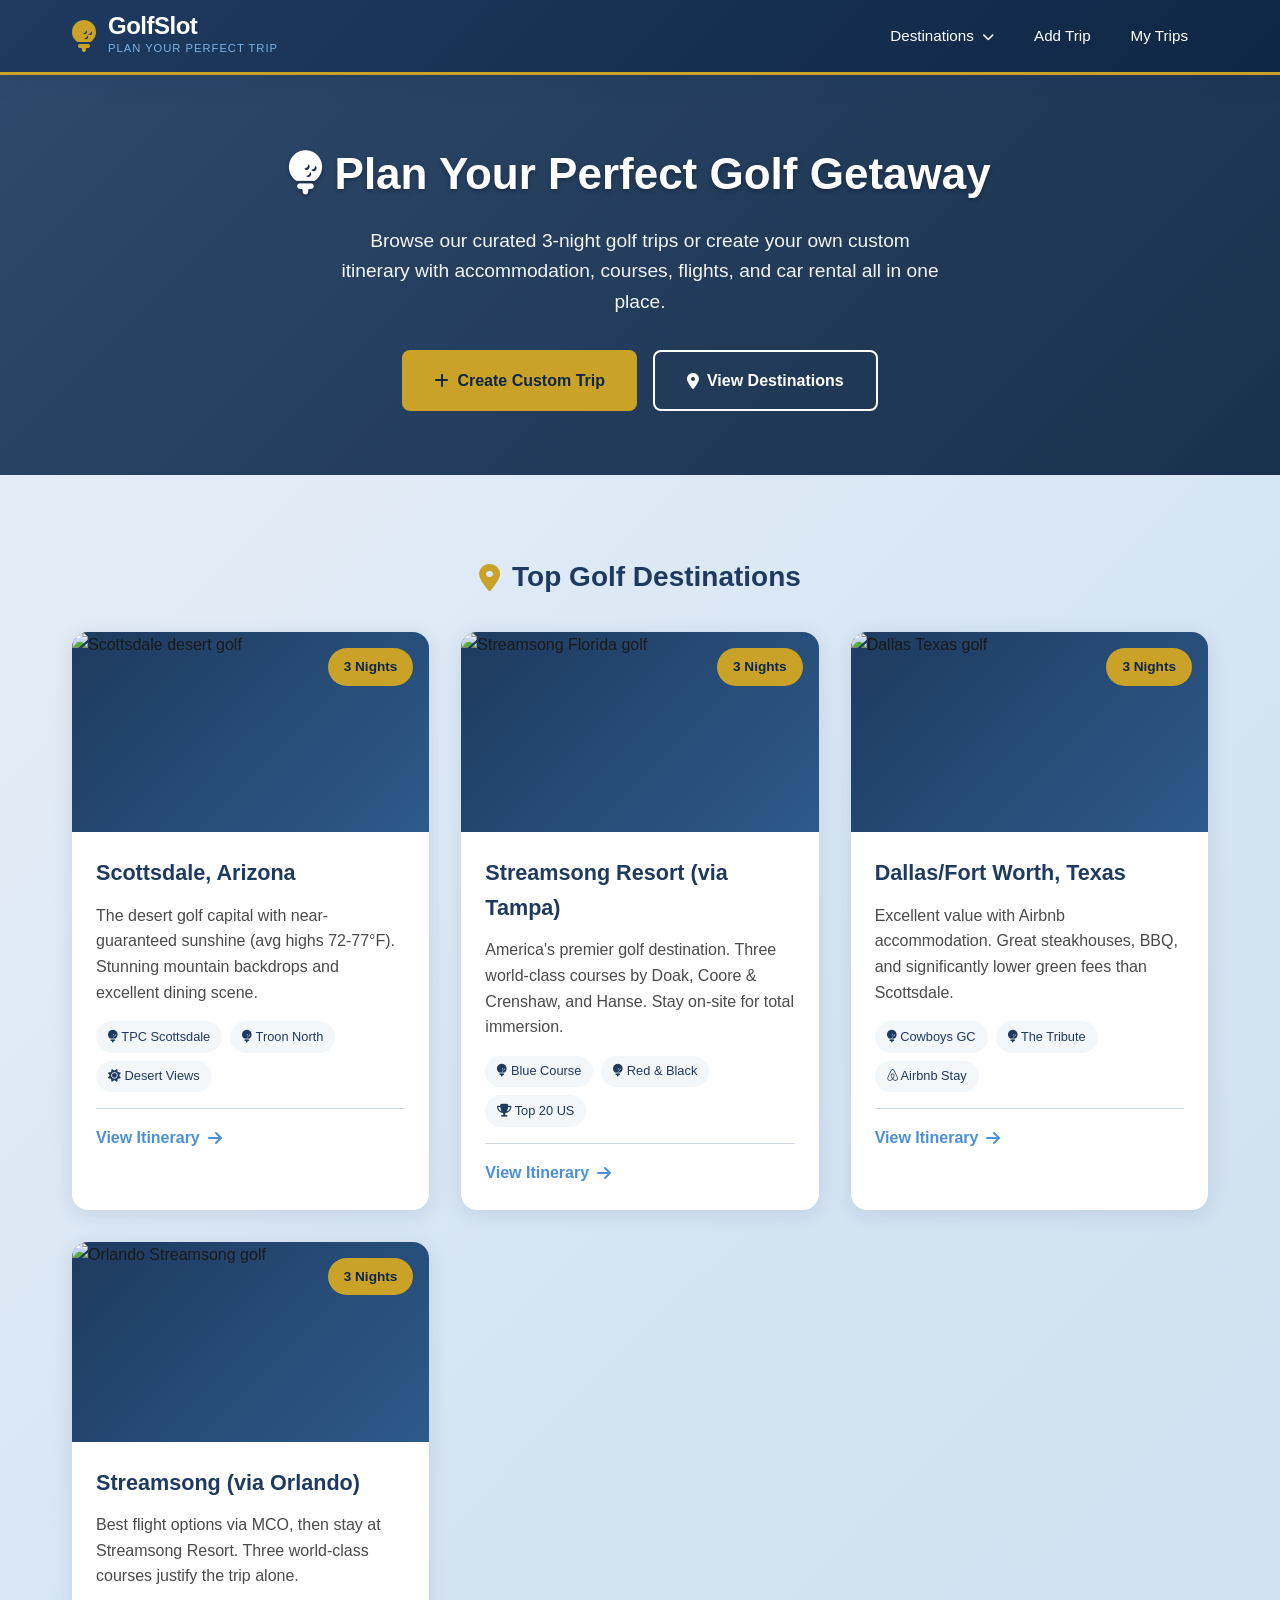
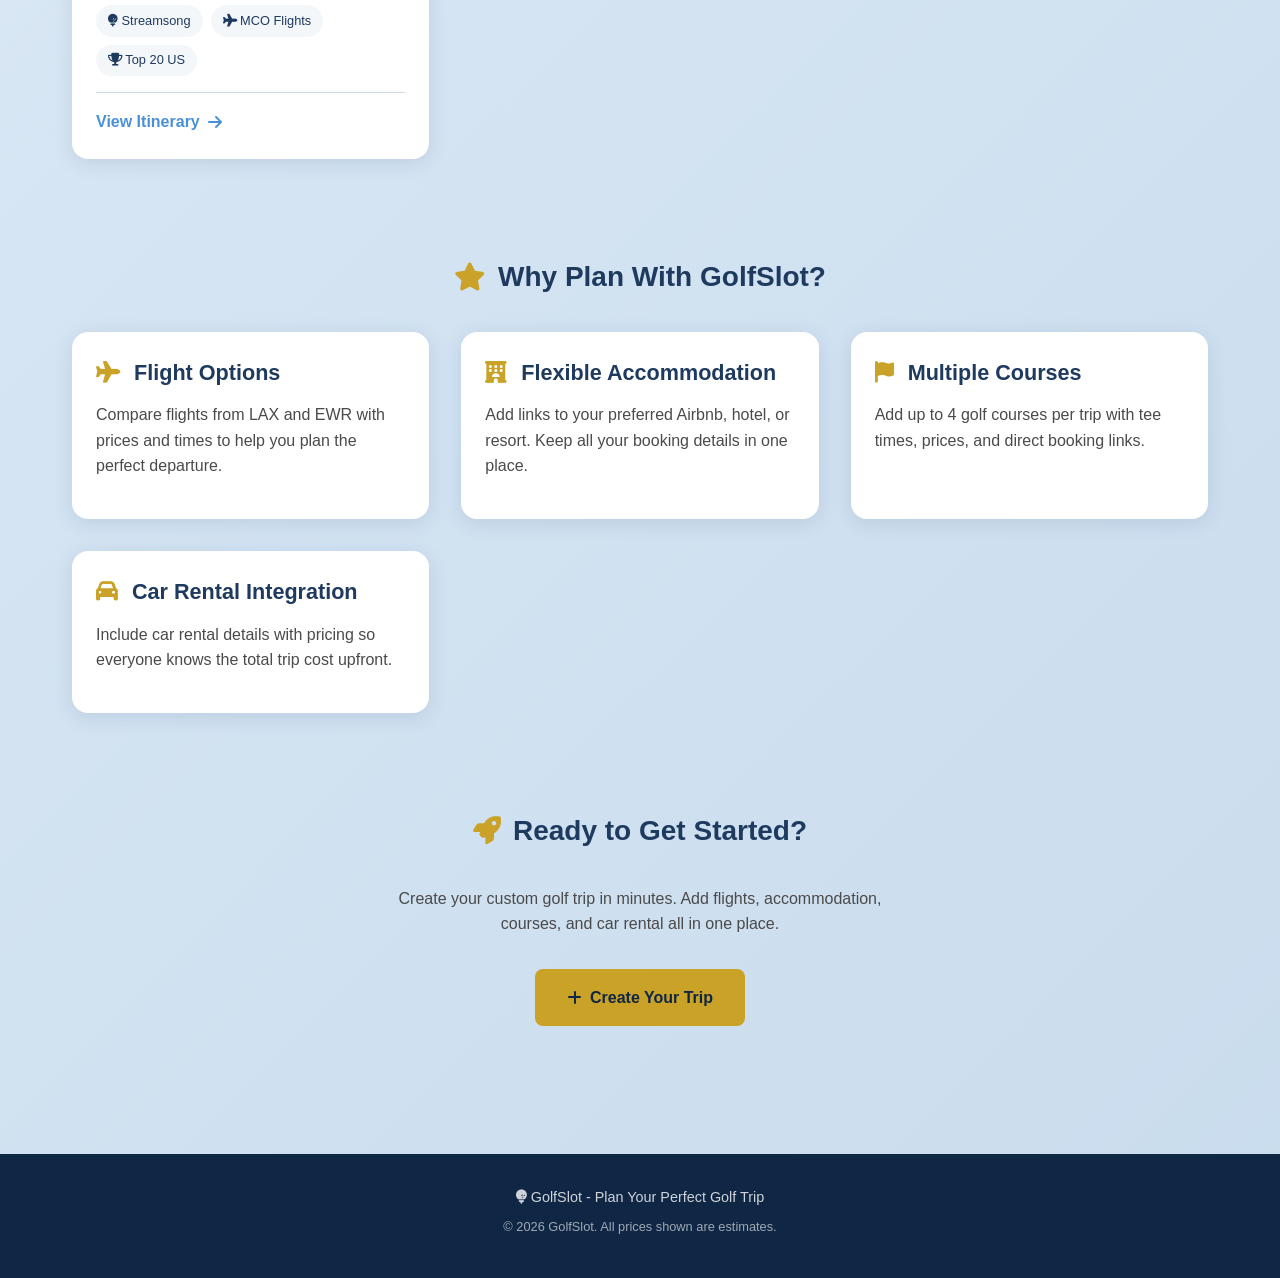
==== index.html @ 65b86a1d "Initial commit: GolfSlot golf trip planner" ====
<!DOCTYPE html>
<html lang="en">
<head>
    <meta charset="UTF-8">
    <meta name="viewport" content="width=device-width, initial-scale=1.0">
    <meta name="description" content="Plan your perfect golf getaway. Browse 3-night golf trips with accommodation, courses, flights, and car rental.">
    <title>GolfSlot | Plan Your Perfect Golf Trip</title>
    <link rel="stylesheet" href="styles.css">
    <link rel="stylesheet" href="https://cdnjs.cloudflare.com/ajax/libs/font-awesome/6.4.0/css/all.min.css">
</head>
<body>
    <!-- Navigation -->
    <nav class="main-nav">
        <div class="nav-container">
            <a href="index.html" class="logo-link">
                <div class="site-logo">
                    <i class="fas fa-golf-ball logo-icon"></i>
                    <div class="logo-text-container">
                        <span class="logo-text">GolfSlot</span>
                        <span class="logo-tagline">Plan Your Perfect Trip</span>
                    </div>
                </div>
            </a>
            
            <button class="mobile-menu-toggle" aria-label="Toggle menu">
                <span></span>
                <span></span>
                <span></span>
            </button>
            
            <ul class="nav-menu">
                <li class="nav-item dropdown">
                    <a href="#" class="nav-link">
                        Destinations <i class="fas fa-chevron-down"></i>
                    </a>
                    <ul class="dropdown-menu">
                        <li><a href="scottsdale.html">Scottsdale, Arizona</a></li>
                        <li><a href="naples.html">Streamsong (via Tampa)</a></li>
                        <li><a href="dallas.html">Dallas/Fort Worth</a></li>
                        <li><a href="orlando.html">Streamsong (via Orlando)</a></li>
                    </ul>
                </li>
                
                <li class="nav-item">
                    <a href="add-trip.html" class="nav-link">Add Trip</a>
                </li>
                
                <li class="nav-item">
                    <a href="my-trips.html" class="nav-link">My Trips</a>
                </li>
            </ul>
        </div>
    </nav>

    <!-- Hero Section -->
    <section class="hero">
        <h1><i class="fas fa-golf-ball"></i> Plan Your Perfect Golf Getaway</h1>
        <p>Browse our curated 3-night golf trips or create your own custom itinerary with accommodation, courses, flights, and car rental all in one place.</p>
        <div class="hero-cta">
            <a href="add-trip.html" class="btn btn-primary">
                <i class="fas fa-plus"></i> Create Custom Trip
            </a>
            <a href="#destinations" class="btn btn-secondary">
                <i class="fas fa-map-marker-alt"></i> View Destinations
            </a>
        </div>
    </section>

    <!-- Main Content -->
    <div class="container">
        <!-- Destinations Section -->
        <section class="section" id="destinations">
            <h2 class="section-title">
                <i class="fas fa-map-marker-alt"></i> Top Golf Destinations
            </h2>
            
            <div class="trips-grid">
                <!-- Scottsdale Card -->
                <a href="scottsdale.html" class="trip-card">
                    <div class="trip-card-image">
                        <img src="https://images.unsplash.com/photo-1535131749006-b7f58c99034b?w=600&h=400&fit=crop" alt="Scottsdale desert golf">
                        <span class="trip-card-badge">3 Nights</span>
                    </div>
                    <div class="trip-card-content">
                        <h3>Scottsdale, Arizona</h3>
                        <p>The desert golf capital with near-guaranteed sunshine (avg highs 72-77°F). Stunning mountain backdrops and excellent dining scene.</p>
                        <div class="trip-highlights">
                            <span class="highlight-tag"><i class="fas fa-golf-ball"></i> TPC Scottsdale</span>
                            <span class="highlight-tag"><i class="fas fa-golf-ball"></i> Troon North</span>
                            <span class="highlight-tag"><i class="fas fa-sun"></i> Desert Views</span>
                        </div>
                        <div class="trip-card-footer">
                            <span class="view-itinerary">
                                View Itinerary <i class="fas fa-arrow-right"></i>
                            </span>
                        </div>
                    </div>
                </a>

                <!-- Streamsong (Tampa) Card -->
                <a href="naples.html" class="trip-card">
                    <div class="trip-card-image">
                        <img src="https://images.unsplash.com/photo-1587174486073-ae5e5cff23aa?w=600&h=400&fit=crop" alt="Streamsong Florida golf">
                        <span class="trip-card-badge">3 Nights</span>
                    </div>
                    <div class="trip-card-content">
                        <h3>Streamsong Resort (via Tampa)</h3>
                        <p>America's premier golf destination. Three world-class courses by Doak, Coore & Crenshaw, and Hanse. Stay on-site for total immersion.</p>
                        <div class="trip-highlights">
                            <span class="highlight-tag"><i class="fas fa-golf-ball"></i> Blue Course</span>
                            <span class="highlight-tag"><i class="fas fa-golf-ball"></i> Red & Black</span>
                            <span class="highlight-tag"><i class="fas fa-trophy"></i> Top 20 US</span>
                        </div>
                        <div class="trip-card-footer">
                            <span class="view-itinerary">
                                View Itinerary <i class="fas fa-arrow-right"></i>
                            </span>
                        </div>
                    </div>
                </a>

                <!-- Dallas Card -->
                <a href="dallas.html" class="trip-card">
                    <div class="trip-card-image">
                        <img src="https://images.unsplash.com/photo-1592919505780-303950717480?w=600&h=400&fit=crop" alt="Dallas Texas golf">
                        <span class="trip-card-badge">3 Nights</span>
                    </div>
                    <div class="trip-card-content">
                        <h3>Dallas/Fort Worth, Texas</h3>
                        <p>Excellent value with Airbnb accommodation. Great steakhouses, BBQ, and significantly lower green fees than Scottsdale.</p>
                        <div class="trip-highlights">
                            <span class="highlight-tag"><i class="fas fa-golf-ball"></i> Cowboys GC</span>
                            <span class="highlight-tag"><i class="fas fa-golf-ball"></i> The Tribute</span>
                            <span class="highlight-tag"><i class="fab fa-airbnb"></i> Airbnb Stay</span>
                        </div>
                        <div class="trip-card-footer">
                            <span class="view-itinerary">
                                View Itinerary <i class="fas fa-arrow-right"></i>
                            </span>
                        </div>
                    </div>
                </a>

                <!-- Orlando/Streamsong Card -->
                <a href="orlando.html" class="trip-card">
                    <div class="trip-card-image">
                        <img src="https://images.unsplash.com/photo-1593111774240-d529f12cf4bb?w=600&h=400&fit=crop" alt="Orlando Streamsong golf">
                        <span class="trip-card-badge">3 Nights</span>
                    </div>
                    <div class="trip-card-content">
                        <h3>Streamsong (via Orlando)</h3>
                        <p>Best flight options via MCO, then stay at Streamsong Resort. Three world-class courses justify the trip alone.</p>
                        <div class="trip-highlights">
                            <span class="highlight-tag"><i class="fas fa-golf-ball"></i> Streamsong</span>
                            <span class="highlight-tag"><i class="fas fa-plane"></i> MCO Flights</span>
                            <span class="highlight-tag"><i class="fas fa-trophy"></i> Top 20 US</span>
                        </div>
                        <div class="trip-card-footer">
                            <span class="view-itinerary">
                                View Itinerary <i class="fas fa-arrow-right"></i>
                            </span>
                        </div>
                    </div>
                </a>
            </div>
        </section>

        <!-- Features Section -->
        <section class="section">
            <h2 class="section-title">
                <i class="fas fa-star"></i> Why Plan With GolfSlot?
            </h2>
            
            <div class="trips-grid" style="grid-template-columns: repeat(auto-fit, minmax(280px, 1fr));">
                <div class="trip-card" style="cursor: default;">
                    <div class="trip-card-content">
                        <h3><i class="fas fa-plane" style="color: var(--gold-color); margin-right: 0.5rem;"></i> Flight Options</h3>
                        <p>Compare flights from LAX and EWR with prices and times to help you plan the perfect departure.</p>
                    </div>
                </div>
                
                <div class="trip-card" style="cursor: default;">
                    <div class="trip-card-content">
                        <h3><i class="fas fa-hotel" style="color: var(--gold-color); margin-right: 0.5rem;"></i> Flexible Accommodation</h3>
                        <p>Add links to your preferred Airbnb, hotel, or resort. Keep all your booking details in one place.</p>
                    </div>
                </div>
                
                <div class="trip-card" style="cursor: default;">
                    <div class="trip-card-content">
                        <h3><i class="fas fa-flag" style="color: var(--gold-color); margin-right: 0.5rem;"></i> Multiple Courses</h3>
                        <p>Add up to 4 golf courses per trip with tee times, prices, and direct booking links.</p>
                    </div>
                </div>
                
                <div class="trip-card" style="cursor: default;">
                    <div class="trip-card-content">
                        <h3><i class="fas fa-car" style="color: var(--gold-color); margin-right: 0.5rem;"></i> Car Rental Integration</h3>
                        <p>Include car rental details with pricing so everyone knows the total trip cost upfront.</p>
                    </div>
                </div>
            </div>
        </section>

        <!-- Quick Actions -->
        <section class="section" style="text-align: center;">
            <h2 class="section-title">
                <i class="fas fa-rocket"></i> Ready to Get Started?
            </h2>
            <p style="color: var(--text-medium); margin-bottom: 2rem; max-width: 500px; margin-left: auto; margin-right: auto;">
                Create your custom golf trip in minutes. Add flights, accommodation, courses, and car rental all in one place.
            </p>
            <a href="add-trip.html" class="btn btn-primary" style="display: inline-flex;">
                <i class="fas fa-plus"></i> Create Your Trip
            </a>
        </section>
    </div>

    <!-- Footer -->
    <footer>
        <div class="footer-content">
            <p><i class="fas fa-golf-ball"></i> GolfSlot - Plan Your Perfect Golf Trip</p>
            <p style="font-size: 0.8rem; opacity: 0.6;">© 2026 GolfSlot. All prices shown are estimates.</p>
        </div>
    </footer>

    <script src="navigation.js"></script>
</body>
</html>
---- styles.css ----
* {
    margin: 0;
    padding: 0;
    box-sizing: border-box;
}

:root {
    --primary-color: #1e3a5f;
    --primary-dark: #0f2744;
    --primary-light: #2d5a8a;
    --accent-color: #4a90d9;
    --accent-light: #7ab3eb;
    --success-color: #2d8a5f;
    --success-light: #4dab7f;
    --gold-color: #c9a227;
    --gold-light: #e6c755;
    --danger-color: #dc3545;
    --text-dark: #1a1a1a;
    --text-medium: #4a4a4a;
    --text-light: #6b6b6b;
    --bg-light: #f4f7fa;
    --bg-white: #ffffff;
    --border-color: #d1d9e6;
    --border-dark: #8b9dc3;
}

body {
    font-family: 'Segoe UI', 'SF Pro Display', -apple-system, BlinkMacSystemFont, sans-serif;
    background: linear-gradient(135deg, #e8f0f8 0%, #d4e4f3 50%, #c9dced 100%);
    min-height: 100vh;
    padding: 0;
    color: var(--text-dark);
    line-height: 1.6;
}

/* Navigation Styles */
.main-nav {
    background: linear-gradient(135deg, var(--primary-color) 0%, var(--primary-dark) 100%);
    border-bottom: 3px solid var(--gold-color);
    box-shadow: 0 4px 20px rgba(30, 58, 95, 0.25);
    position: sticky;
    top: 0;
    z-index: 1000;
}

.nav-container {
    max-width: 1200px;
    margin: 0 auto;
    display: flex;
    align-items: center;
    justify-content: space-between;
    padding: 0 2rem;
}

.logo-link {
    text-decoration: none;
}

.site-logo {
    display: flex;
    align-items: center;
    gap: 0.75rem;
    padding: 0.75rem 0;
}

.logo-icon {
    font-size: 2rem;
    color: var(--gold-color);
}

.logo-text-container {
    display: flex;
    flex-direction: column;
    gap: 0.1rem;
}

.logo-text {
    font-size: 1.5rem;
    font-weight: 700;
    color: #ffffff;
    line-height: 1;
    letter-spacing: -0.5px;
}

.logo-tagline {
    font-size: 0.7rem;
    color: var(--accent-light);
    text-transform: uppercase;
    letter-spacing: 1px;
}

/* Mobile Menu Toggle */
.mobile-menu-toggle {
    display: none;
    flex-direction: column;
    gap: 5px;
    background: none;
    border: none;
    cursor: pointer;
    padding: 0.5rem;
    z-index: 1001;
}

.mobile-menu-toggle span {
    display: block;
    width: 28px;
    height: 3px;
    background: white;
    transition: all 0.3s ease;
    border-radius: 2px;
}

.mobile-menu-toggle.active span:nth-child(1) {
    transform: rotate(45deg) translate(5px, 6px);
}

.mobile-menu-toggle.active span:nth-child(2) {
    opacity: 0;
}

.mobile-menu-toggle.active span:nth-child(3) {
    transform: rotate(-45deg) translate(6px, -6px);
}

.nav-menu {
    display: flex;
    list-style: none;
    gap: 0;
    margin: 0;
    padding: 0;
}

.nav-item {
    position: relative;
}

.nav-link {
    display: block;
    padding: 1.5rem 1.25rem;
    color: white;
    text-decoration: none;
    font-weight: 500;
    transition: all 0.2s ease;
    font-size: 0.95rem;
}

.nav-link:hover {
    background: rgba(255, 255, 255, 0.1);
    color: var(--gold-light);
}

.nav-link i {
    font-size: 0.75rem;
    margin-left: 0.25rem;
}

.dropdown-menu {
    position: absolute;
    top: 100%;
    left: 0;
    background: white;
    min-width: 220px;
    box-shadow: 0 8px 24px rgba(0, 0, 0, 0.15);
    list-style: none;
    margin: 0;
    padding: 0.5rem 0;
    opacity: 0;
    visibility: hidden;
    transform: translateY(-10px);
    transition: all 0.2s ease;
    border-radius: 0 0 8px 8px;
}

.dropdown:hover .dropdown-menu {
    opacity: 1;
    visibility: visible;
    transform: translateY(0);
}

.dropdown-menu li {
    margin: 0;
}

.dropdown-menu a {
    display: block;
    padding: 0.75rem 1.25rem;
    color: var(--text-dark);
    text-decoration: none;
    transition: all 0.2s ease;
}

.dropdown-menu a:hover {
    background: var(--bg-light);
    color: var(--primary-color);
    padding-left: 1.5rem;
}

/* Container */
.container {
    max-width: 1200px;
    margin: 0 auto;
    padding: 2rem;
}

/* Hero Section */
.hero {
    background: linear-gradient(135deg, rgba(30, 58, 95, 0.92) 0%, rgba(15, 39, 68, 0.95) 100%),
                url('https://images.unsplash.com/photo-1587174486073-ae5e5cff23aa?w=1600&h=600&fit=crop') center/cover;
    padding: 4rem 2rem;
    text-align: center;
    color: white;
}

.hero h1 {
    font-size: 2.75rem;
    font-weight: 700;
    margin-bottom: 1rem;
    text-shadow: 0 2px 4px rgba(0, 0, 0, 0.3);
}

.hero p {
    font-size: 1.2rem;
    opacity: 0.95;
    max-width: 600px;
    margin: 0 auto 2rem;
}

.hero-cta {
    display: inline-flex;
    gap: 1rem;
    flex-wrap: wrap;
    justify-content: center;
}

.btn {
    display: inline-flex;
    align-items: center;
    gap: 0.5rem;
    padding: 1rem 2rem;
    font-size: 1rem;
    font-weight: 600;
    border-radius: 8px;
    text-decoration: none;
    transition: all 0.3s ease;
    cursor: pointer;
    border: none;
}

.btn-primary {
    background: var(--gold-color);
    color: var(--primary-dark);
}

.btn-primary:hover {
    background: var(--gold-light);
    transform: translateY(-2px);
    box-shadow: 0 4px 12px rgba(201, 162, 39, 0.4);
}

.btn-secondary {
    background: transparent;
    color: white;
    border: 2px solid white;
}

.btn-secondary:hover {
    background: white;
    color: var(--primary-dark);
}

/* Section Styles */
.section {
    padding: 3rem 0;
}

.section-title {
    color: var(--primary-color);
    font-size: 1.75rem;
    margin-bottom: 2rem;
    display: flex;
    align-items: center;
    gap: 0.75rem;
    justify-content: center;
}

.section-title i {
    color: var(--gold-color);
}

/* Trip Cards Grid */
.trips-grid {
    display: grid;
    grid-template-columns: repeat(auto-fit, minmax(340px, 1fr));
    gap: 2rem;
    margin-top: 2rem;
}

.trip-card {
    background: white;
    border-radius: 16px;
    overflow: hidden;
    box-shadow: 0 4px 20px rgba(30, 58, 95, 0.12);
    transition: all 0.3s ease;
    text-decoration: none;
    color: inherit;
    display: block;
}

.trip-card:hover {
    transform: translateY(-8px);
    box-shadow: 0 12px 40px rgba(30, 58, 95, 0.2);
}

.trip-card-image {
    height: 200px;
    background: linear-gradient(135deg, var(--primary-color) 0%, var(--primary-light) 100%);
    display: flex;
    align-items: center;
    justify-content: center;
    position: relative;
    overflow: hidden;
}

.trip-card-image img {
    width: 100%;
    height: 100%;
    object-fit: cover;
}

.trip-card-badge {
    position: absolute;
    top: 1rem;
    right: 1rem;
    background: var(--gold-color);
    color: var(--primary-dark);
    padding: 0.5rem 1rem;
    border-radius: 20px;
    font-weight: 600;
    font-size: 0.85rem;
}

.trip-card-content {
    padding: 1.5rem;
}

.trip-card-content h3 {
    font-size: 1.35rem;
    color: var(--primary-color);
    margin-bottom: 0.75rem;
}

.trip-card-content p {
    color: var(--text-medium);
    margin-bottom: 1rem;
    line-height: 1.6;
}

.trip-highlights {
    display: flex;
    flex-wrap: wrap;
    gap: 0.5rem;
    margin-bottom: 1rem;
}

.highlight-tag {
    background: var(--bg-light);
    color: var(--primary-color);
    padding: 0.35rem 0.75rem;
    border-radius: 20px;
    font-size: 0.8rem;
    font-weight: 500;
}

.trip-card-footer {
    display: flex;
    justify-content: space-between;
    align-items: center;
    padding-top: 1rem;
    border-top: 1px solid var(--border-color);
}

.view-itinerary {
    color: var(--accent-color);
    font-weight: 600;
    display: flex;
    align-items: center;
    gap: 0.5rem;
}

/* Itinerary Page Styles */
.itinerary-header {
    background: linear-gradient(135deg, rgba(30, 58, 95, 0.95) 0%, rgba(15, 39, 68, 0.98) 100%),
                url('https://images.unsplash.com/photo-1535131749006-b7f58c99034b?w=1600&h=400&fit=crop') center/cover;
    padding: 3rem 2rem;
    text-align: center;
    color: white;
}

.itinerary-header h1 {
    font-size: 2.25rem;
    margin-bottom: 0.5rem;
}

.itinerary-header p {
    opacity: 0.9;
    font-size: 1.1rem;
}

.itinerary-content {
    max-width: 900px;
    margin: 0 auto;
    padding: 2rem;
}

.day-card {
    background: white;
    border-radius: 12px;
    margin-bottom: 1.5rem;
    overflow: hidden;
    box-shadow: 0 2px 12px rgba(30, 58, 95, 0.1);
}

.day-header {
    background: linear-gradient(135deg, var(--primary-color) 0%, var(--primary-light) 100%);
    color: white;
    padding: 1rem 1.5rem;
    display: flex;
    align-items: center;
    gap: 1rem;
}

.day-number {
    background: var(--gold-color);
    color: var(--primary-dark);
    width: 50px;
    height: 50px;
    border-radius: 50%;
    display: flex;
    align-items: center;
    justify-content: center;
    font-weight: 700;
    font-size: 1.25rem;
}

.day-title h3 {
    font-size: 1.25rem;
    margin-bottom: 0.25rem;
}

.day-title span {
    opacity: 0.85;
    font-size: 0.9rem;
}

.day-content {
    padding: 1.5rem;
}

.activity-item {
    display: flex;
    gap: 1rem;
    padding: 1rem 0;
    border-bottom: 1px solid var(--border-color);
}

.activity-item:last-child {
    border-bottom: none;
}

.activity-time {
    min-width: 80px;
    color: var(--accent-color);
    font-weight: 600;
    font-size: 0.9rem;
}

.activity-details h4 {
    color: var(--text-dark);
    margin-bottom: 0.25rem;
}

.activity-details p {
    color: var(--text-medium);
    font-size: 0.9rem;
}

.activity-link {
    color: var(--accent-color);
    text-decoration: none;
    font-weight: 500;
    display: inline-flex;
    align-items: center;
    gap: 0.25rem;
    margin-top: 0.5rem;
}

.activity-link:hover {
    text-decoration: underline;
}

/* Cost Summary */
.cost-summary {
    background: white;
    border-radius: 12px;
    padding: 2rem;
    margin-top: 2rem;
    box-shadow: 0 2px 12px rgba(30, 58, 95, 0.1);
}

.cost-summary h2 {
    color: var(--primary-color);
    margin-bottom: 1.5rem;
    display: flex;
    align-items: center;
    gap: 0.5rem;
}

.cost-item {
    display: flex;
    justify-content: space-between;
    padding: 0.75rem 0;
    border-bottom: 1px solid var(--border-color);
}

.cost-item:last-child {
    border-bottom: none;
}

.cost-item span:first-child {
    color: var(--text-dark);
}

.cost-item span:last-child {
    font-weight: 600;
    color: var(--primary-color);
}

.cost-total {
    background: var(--bg-light);
    margin-top: 1rem;
    padding: 1rem;
    border-radius: 8px;
    display: flex;
    justify-content: space-between;
    font-size: 1.2rem;
    font-weight: 700;
}

.cost-total span:last-child {
    color: var(--success-color);
}

/* Form Styles */
.form-container {
    max-width: 800px;
    margin: 0 auto;
    background: white;
    border-radius: 16px;
    padding: 2.5rem;
    box-shadow: 0 4px 24px rgba(30, 58, 95, 0.12);
}

.form-section {
    margin-bottom: 2rem;
    padding-bottom: 2rem;
    border-bottom: 1px solid var(--border-color);
}

.form-section:last-of-type {
    border-bottom: none;
    margin-bottom: 0;
}

.form-section-title {
    color: var(--primary-color);
    font-size: 1.25rem;
    margin-bottom: 1.5rem;
    display: flex;
    align-items: center;
    gap: 0.5rem;
}

.form-section-title i {
    color: var(--gold-color);
}

.form-group {
    margin-bottom: 1.25rem;
}

.form-group label {
    display: block;
    font-weight: 600;
    color: var(--text-dark);
    margin-bottom: 0.5rem;
    font-size: 0.95rem;
}

.form-group label .required {
    color: var(--danger-color);
}

.form-input,
.form-select,
.form-textarea {
    width: 100%;
    padding: 0.875rem 1rem;
    font-size: 1rem;
    border: 2px solid var(--border-color);
    border-radius: 8px;
    font-family: inherit;
    background: var(--bg-white);
    transition: border-color 0.2s, box-shadow 0.2s;
}

.form-input:focus,
.form-select:focus,
.form-textarea:focus {
    outline: none;
    border-color: var(--accent-color);
    box-shadow: 0 0 0 3px rgba(74, 144, 217, 0.15);
}

.form-textarea {
    min-height: 100px;
    resize: vertical;
}

.form-row {
    display: grid;
    grid-template-columns: repeat(2, 1fr);
    gap: 1rem;
}

/* Golf Course Entry */
.course-entry {
    background: var(--bg-light);
    border-radius: 12px;
    padding: 1.5rem;
    margin-bottom: 1rem;
    border: 2px dashed var(--border-color);
}

.course-entry-header {
    display: flex;
    justify-content: space-between;
    align-items: center;
    margin-bottom: 1rem;
}

.course-entry-title {
    font-weight: 600;
    color: var(--primary-color);
    display: flex;
    align-items: center;
    gap: 0.5rem;
}

.remove-course-btn {
    background: none;
    border: none;
    color: var(--danger-color);
    cursor: pointer;
    font-size: 1.25rem;
    padding: 0.25rem;
    opacity: 0.7;
    transition: opacity 0.2s;
}

.remove-course-btn:hover {
    opacity: 1;
}

.add-course-btn {
    display: flex;
    align-items: center;
    justify-content: center;
    gap: 0.5rem;
    width: 100%;
    padding: 1rem;
    background: transparent;
    border: 2px dashed var(--accent-color);
    border-radius: 12px;
    color: var(--accent-color);
    font-weight: 600;
    cursor: pointer;
    transition: all 0.2s;
    font-size: 1rem;
}

.add-course-btn:hover {
    background: rgba(74, 144, 217, 0.1);
    border-style: solid;
}

/* Trip Type Selection */
.trip-type-options {
    display: grid;
    grid-template-columns: repeat(2, 1fr);
    gap: 1rem;
}

.trip-type-option {
    position: relative;
}

.trip-type-option input {
    position: absolute;
    opacity: 0;
    width: 100%;
    height: 100%;
    cursor: pointer;
}

.trip-type-label {
    display: flex;
    flex-direction: column;
    align-items: center;
    padding: 1.5rem;
    background: var(--bg-light);
    border: 2px solid var(--border-color);
    border-radius: 12px;
    cursor: pointer;
    transition: all 0.2s;
}

.trip-type-option input:checked + .trip-type-label {
    border-color: var(--accent-color);
    background: rgba(74, 144, 217, 0.1);
}

.trip-type-label i {
    font-size: 2rem;
    color: var(--primary-color);
    margin-bottom: 0.5rem;
}

.trip-type-label span {
    font-weight: 600;
    color: var(--text-dark);
}

/* Saved Trips Section */
.saved-trips {
    margin-top: 3rem;
}

.no-trips-message {
    text-align: center;
    padding: 3rem;
    background: white;
    border-radius: 12px;
    color: var(--text-medium);
}

.no-trips-message i {
    font-size: 3rem;
    color: var(--border-color);
    margin-bottom: 1rem;
    display: block;
}

/* Footer */
footer {
    background: var(--primary-dark);
    color: white;
    padding: 2rem;
    text-align: center;
    margin-top: 3rem;
}

.footer-content {
    max-width: 800px;
    margin: 0 auto;
}

.footer-content p {
    opacity: 0.8;
    font-size: 0.9rem;
    margin-bottom: 0.5rem;
}

/* Responsive Design */
@media (max-width: 768px) {
    /* Mobile Navigation */
    .mobile-menu-toggle {
        display: flex;
    }
    
    .nav-container {
        padding: 0 1rem;
    }
    
    .logo-text {
        font-size: 1.25rem;
    }
    
    .logo-tagline {
        display: none;
    }
    
    .nav-menu {
        position: fixed;
        top: 70px;
        left: 0;
        right: 0;
        background: white;
        flex-direction: column;
        padding: 0;
        max-height: 0;
        overflow: hidden;
        transition: max-height 0.3s ease;
        box-shadow: 0 4px 12px rgba(0, 0, 0, 0.15);
    }
    
    .nav-menu .nav-link {
        color: var(--text-dark);
    }
    
    .nav-menu .nav-link:hover {
        background: var(--bg-light);
        color: var(--primary-color);
    }
    
    .nav-menu.active {
        max-height: calc(100vh - 70px);
        overflow-y: auto;
    }
    
    .nav-item {
        border-bottom: 1px solid #f0f0f0;
    }
    
    .nav-link {
        padding: 1rem 1.5rem;
        display: flex;
        justify-content: space-between;
        align-items: center;
    }
    
    .dropdown-menu {
        position: static;
        opacity: 1;
        visibility: visible;
        transform: none;
        box-shadow: none;
        max-height: 0;
        overflow: hidden;
        transition: max-height 0.3s ease;
        background: #f8f9fa;
        border-radius: 0;
    }
    
    .dropdown.active .dropdown-menu {
        max-height: 500px;
    }
    
    .dropdown-menu li {
        border-bottom: 1px solid #e0e0e0;
    }
    
    .dropdown-menu li:last-child {
        border-bottom: none;
    }
    
    .dropdown-menu a {
        padding: 0.875rem 2rem;
    }

    /* Hero Mobile */
    .hero {
        padding: 2.5rem 1.5rem;
    }
    
    .hero h1 {
        font-size: 1.75rem;
    }
    
    .hero p {
        font-size: 1rem;
    }
    
    .hero-cta {
        flex-direction: column;
        gap: 0.75rem;
    }
    
    .btn {
        width: 100%;
        justify-content: center;
    }

    /* Content Mobile */
    .container {
        padding: 1rem;
    }
    
    .section-title {
        font-size: 1.35rem;
    }
    
    .trips-grid {
        grid-template-columns: 1fr;
        gap: 1.5rem;
    }
    
    .trip-card-image {
        height: 180px;
    }
    
    /* Form Mobile */
    .form-container {
        padding: 1.5rem;
        border-radius: 12px;
    }
    
    .form-row {
        grid-template-columns: 1fr;
    }
    
    .trip-type-options {
        grid-template-columns: 1fr;
    }
    
    .course-entry {
        padding: 1rem;
    }
    
    /* Itinerary Mobile */
    .itinerary-header {
        padding: 2rem 1rem;
    }
    
    .itinerary-header h1 {
        font-size: 1.5rem;
    }
    
    .itinerary-content {
        padding: 1rem;
    }
    
    .day-header {
        padding: 1rem;
    }
    
    .day-number {
        width: 40px;
        height: 40px;
        font-size: 1rem;
    }
    
    .day-title h3 {
        font-size: 1.1rem;
    }
    
    .activity-item {
        flex-direction: column;
        gap: 0.5rem;
    }
    
    .activity-time {
        min-width: auto;
    }
    
    .cost-summary {
        padding: 1.5rem;
    }
}

/* Print Styles */
@media print {
    .main-nav,
    .hero-cta,
    footer {
        display: none;
    }
    
    body {
        background: white;
    }
    
    .trip-card,
    .day-card,
    .cost-summary {
        box-shadow: none;
        border: 1px solid #ddd;
    }
}
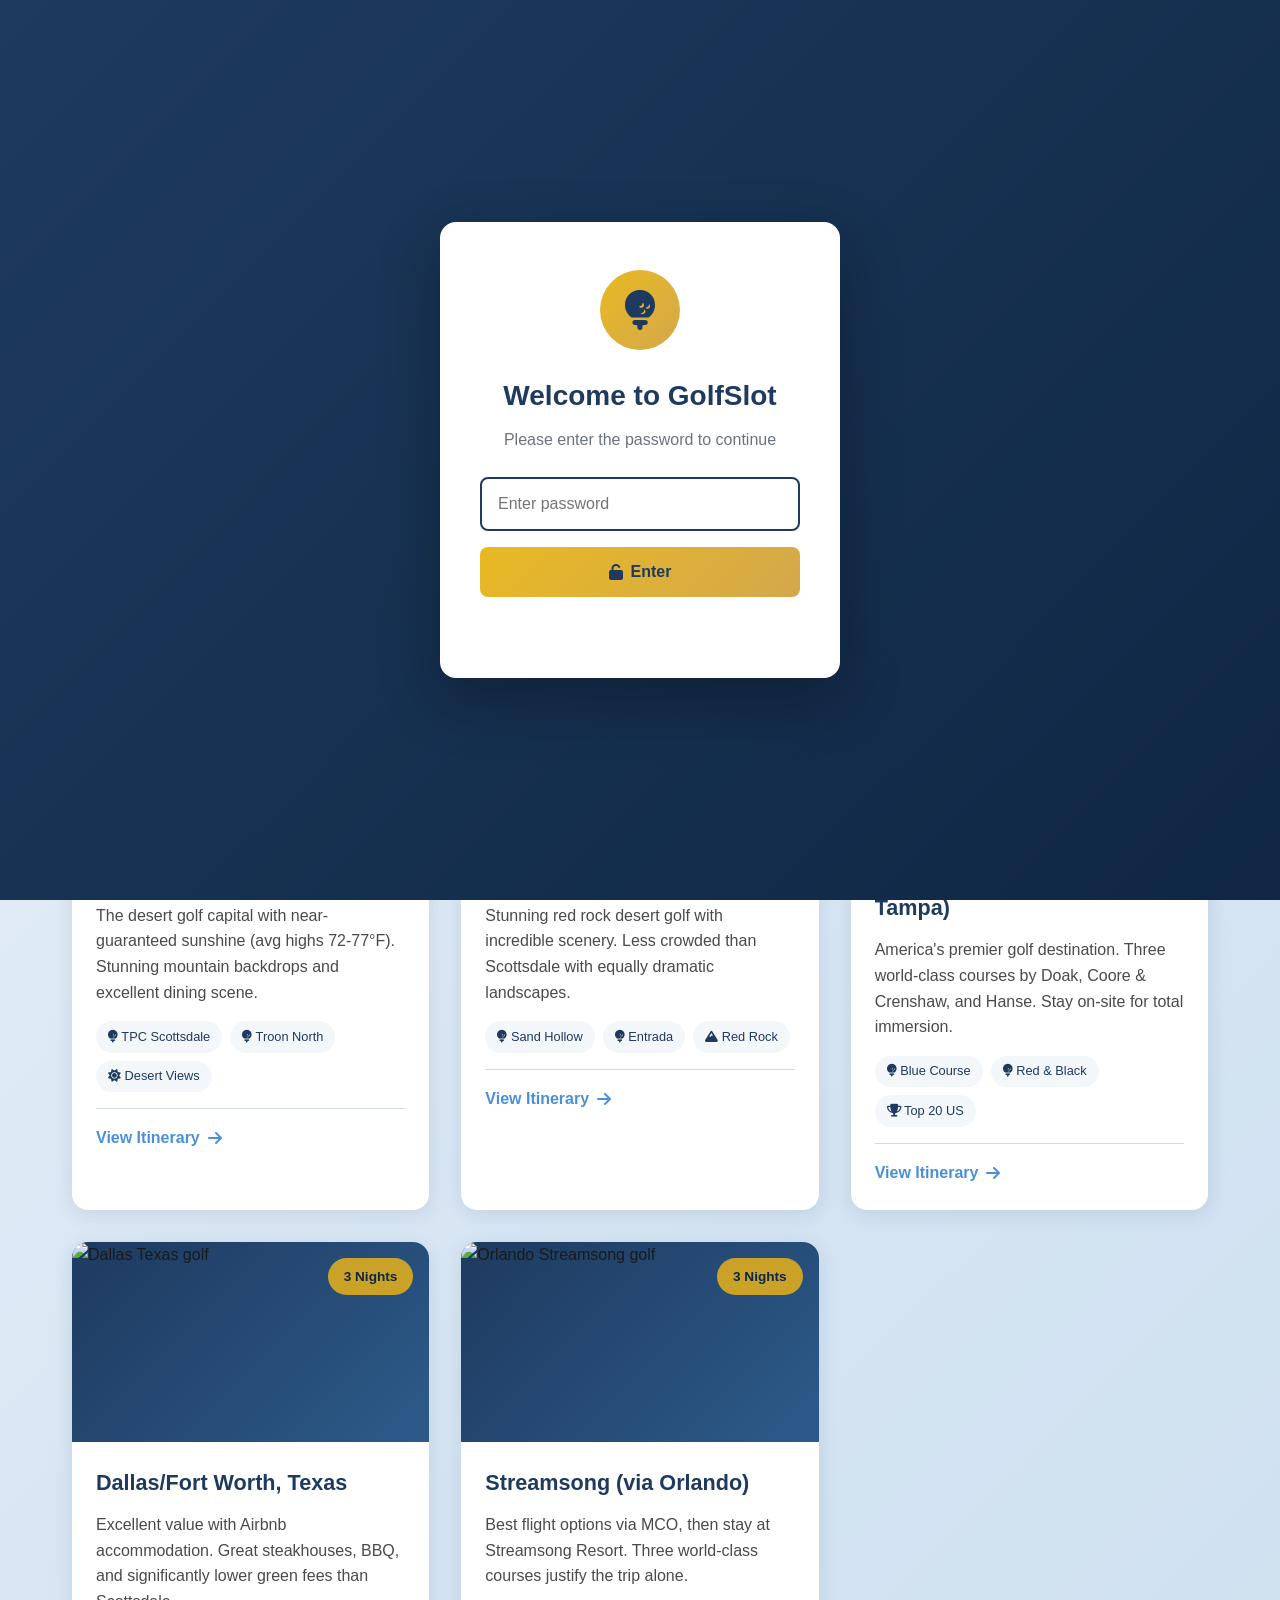
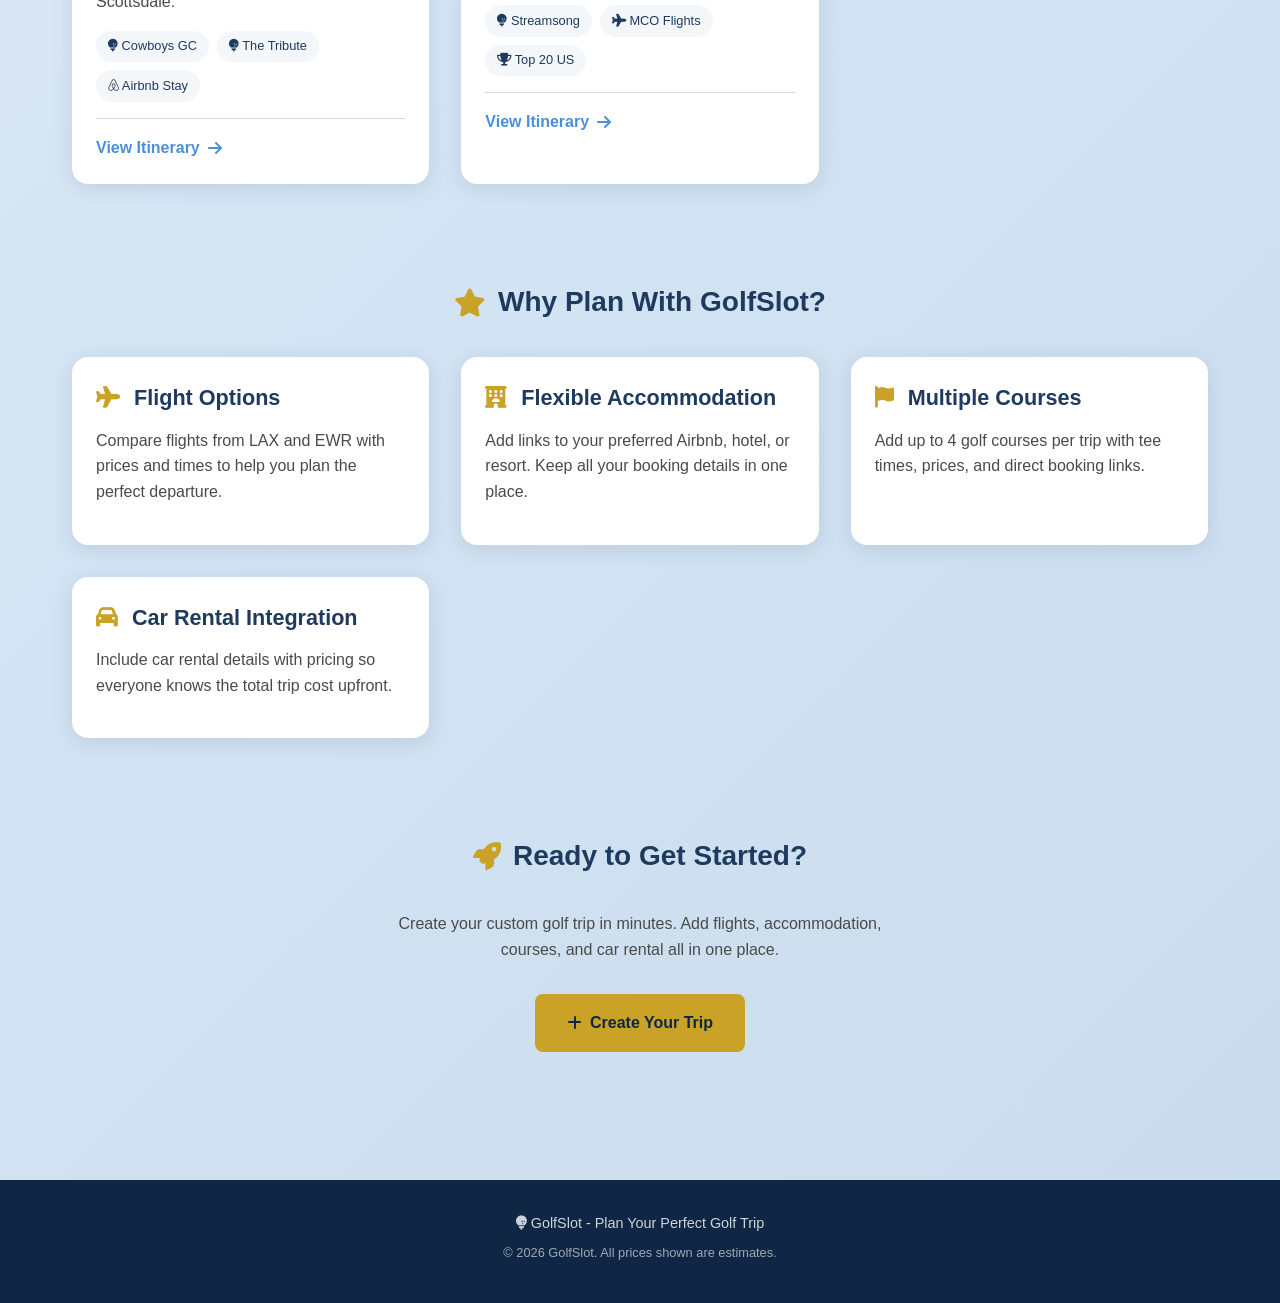
==== commit d86807c4: "Add St George Utah, AI chat assistant, and password protection" ====
--- a/index.html
+++ b/index.html
@@ -35,6 +35,7 @@
                     </a>
                     <ul class="dropdown-menu">
                         <li><a href="scottsdale.html">Scottsdale, Arizona</a></li>
+                        <li><a href="st-george.html">St. George, Utah</a></li>
                         <li><a href="naples.html">Streamsong (via Tampa)</a></li>
                         <li><a href="dallas.html">Dallas/Fort Worth</a></li>
                         <li><a href="orlando.html">Streamsong (via Orlando)</a></li>
@@ -88,6 +89,28 @@
                             <span class="highlight-tag"><i class="fas fa-golf-ball"></i> TPC Scottsdale</span>
                             <span class="highlight-tag"><i class="fas fa-golf-ball"></i> Troon North</span>
                             <span class="highlight-tag"><i class="fas fa-sun"></i> Desert Views</span>
+                        </div>
+                        <div class="trip-card-footer">
+                            <span class="view-itinerary">
+                                View Itinerary <i class="fas fa-arrow-right"></i>
+                            </span>
+                        </div>
+                    </div>
+                </a>
+
+                <!-- St. George Utah Card -->
+                <a href="st-george.html" class="trip-card">
+                    <div class="trip-card-image">
+                        <img src="https://images.unsplash.com/photo-1469854523086-cc02fe5d8800?w=600&h=400&fit=crop" alt="St George Utah golf">
+                        <span class="trip-card-badge">3 Nights</span>
+                    </div>
+                    <div class="trip-card-content">
+                        <h3>St. George, Utah</h3>
+                        <p>Stunning red rock desert golf with incredible scenery. Less crowded than Scottsdale with equally dramatic landscapes.</p>
+                        <div class="trip-highlights">
+                            <span class="highlight-tag"><i class="fas fa-golf-ball"></i> Sand Hollow</span>
+                            <span class="highlight-tag"><i class="fas fa-golf-ball"></i> Entrada</span>
+                            <span class="highlight-tag"><i class="fas fa-mountain"></i> Red Rock</span>
                         </div>
                         <div class="trip-card-footer">
                             <span class="view-itinerary">
@@ -224,6 +247,9 @@
         </div>
     </footer>
 
+    <script src="config.js"></script>
+    <script src="auth.js"></script>
     <script src="navigation.js"></script>
+    <script src="ai-chat.js"></script>
 </body>
 </html>
